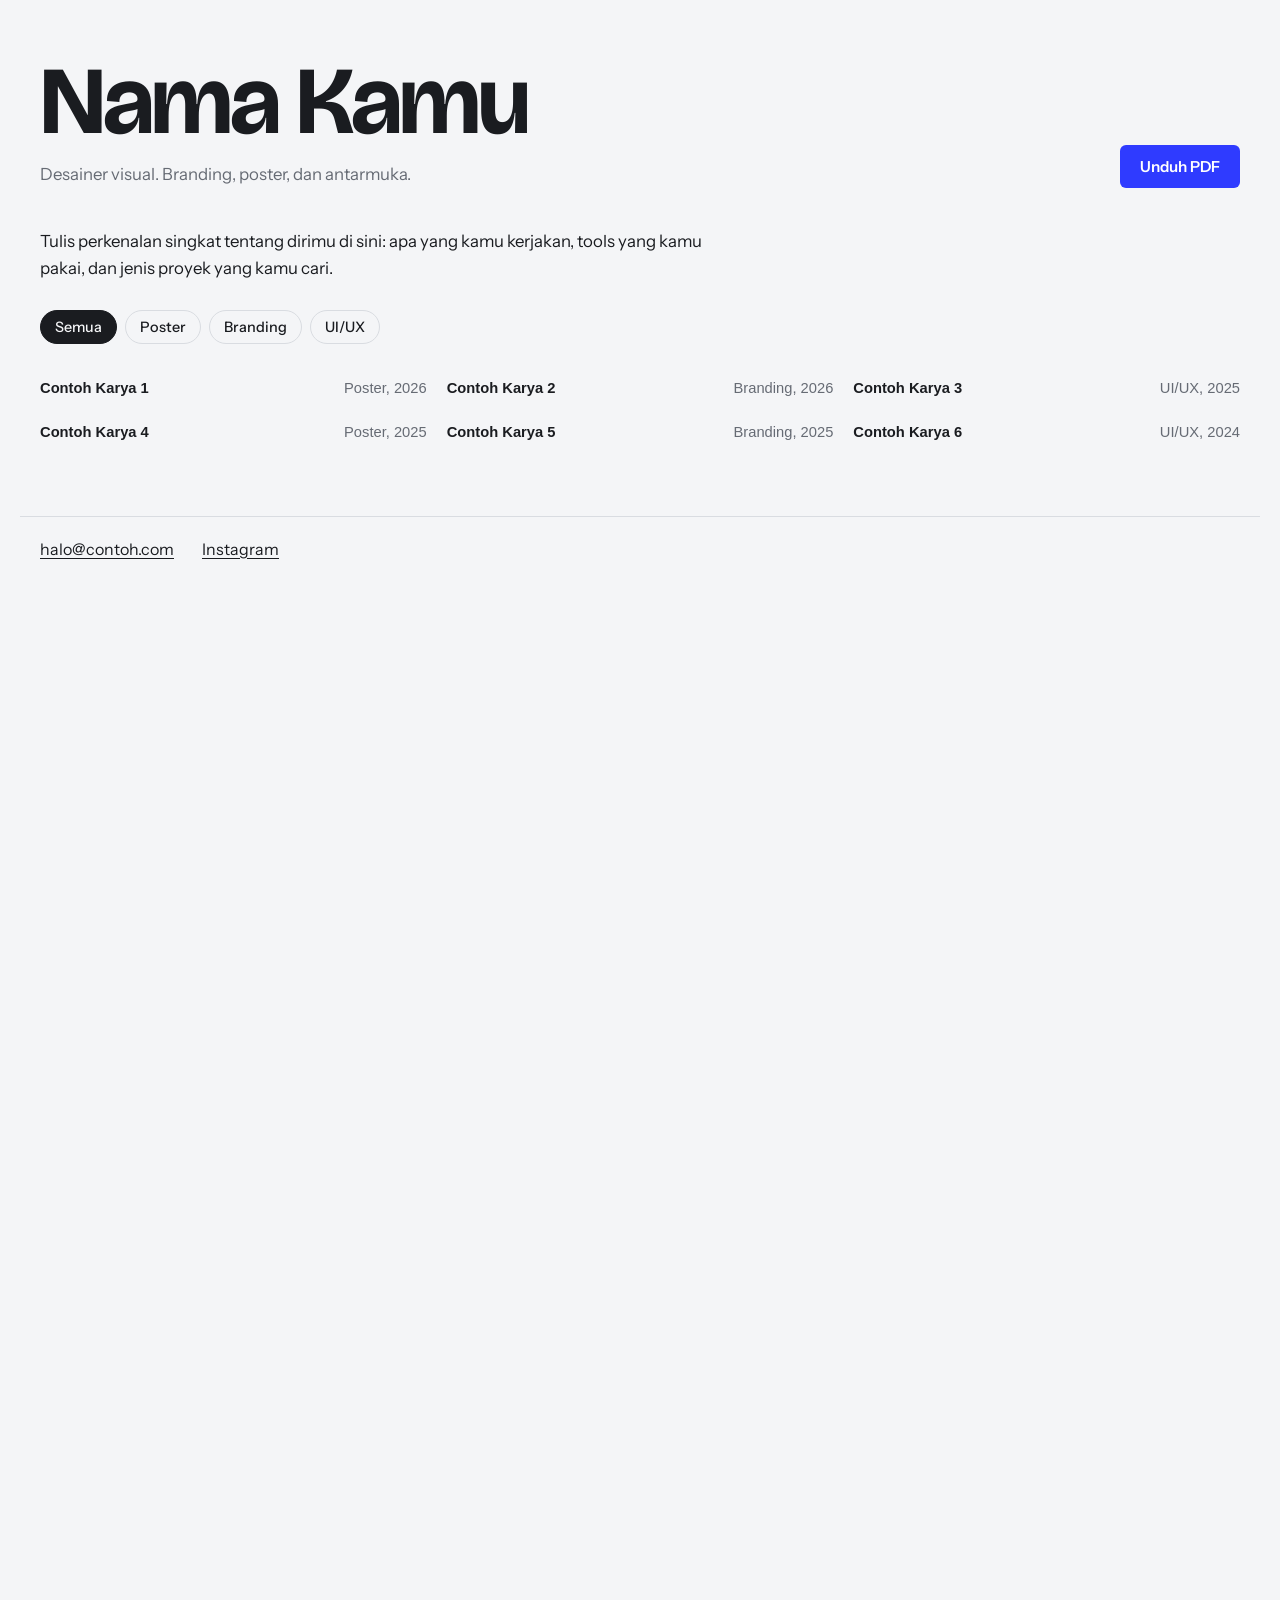
==== index.html @ ffc6bcd4 "Add files via upload" ====
<!doctype html>
<html lang="id">
<head>
  <meta charset="utf-8">
  <meta name="viewport" content="width=device-width, initial-scale=1">
  <title>Portofolio</title>
  <meta name="description" content="Portofolio desain.">
  <link rel="preconnect" href="https://fonts.googleapis.com">
  <link rel="preconnect" href="https://fonts.gstatic.com" crossorigin>
  <link href="https://fonts.googleapis.com/css2?family=Bricolage+Grotesque:opsz,wght@12..96,500;12..96,700&family=Instrument+Sans:wght@400;500;600&display=swap" rel="stylesheet">
  <link rel="stylesheet" href="style.css">
</head>
<body>
  <header class="top">
    <div class="wrap top-inner">
      <div class="intro">
        <h1 id="site-name">Portofolio</h1>
        <p id="site-tagline" class="tagline"></p>
      </div>
      <button id="pdf-btn" class="btn" type="button">Unduh PDF</button>
    </div>
  </header>

  <main class="wrap">
    <p id="site-about" class="about"></p>

    <div id="filters" class="filters" role="group" aria-label="Filter kategori"></div>

    <section id="gallery" class="gallery" aria-live="polite"></section>

    <p id="empty" class="empty" hidden>
      Belum ada karya. Buka <a href="/admin/">/admin</a> untuk menambahkan karya pertamamu.
    </p>
  </main>

  <footer class="wrap foot">
    <a id="contact-email" href="#"></a>
    <a id="contact-ig" href="#" target="_blank" rel="noopener"></a>
  </footer>

  <dialog id="viewer" class="viewer" aria-label="Detail karya">
    <button class="v-close" type="button" aria-label="Tutup">Tutup</button>
    <button class="v-nav v-prev" type="button" aria-label="Karya sebelumnya">&#8592;</button>
    <figure class="v-fig">
      <img id="v-img" alt="">
      <figcaption>
        <strong id="v-title"></strong>
        <span id="v-meta"></span>
        <p id="v-desc"></p>
      </figcaption>
    </figure>
    <button class="v-nav v-next" type="button" aria-label="Karya berikutnya">&#8594;</button>
  </dialog>

  <script src="app.js"></script>
</body>
</html>
---- style.css ----
:root {
  --bg: #f4f5f7;
  --ink: #1a1c20;
  --muted: #666b74;
  --line: #d9dce1;
  --accent: #2f3bff;
  --accent-ink: #ffffff;
  --radius: 6px;
  --gap: 20px;
  --display: "Bricolage Grotesque", system-ui, sans-serif;
  --body: "Instrument Sans", system-ui, sans-serif;
}

@media (prefers-color-scheme: dark) {
  :root {
    --bg: #121316;
    --ink: #eceef2;
    --muted: #9aa0aa;
    --line: #2a2d34;
    --accent: #8a93ff;
    --accent-ink: #101226;
  }
}

* { box-sizing: border-box; }

html { -webkit-text-size-adjust: 100%; }

body {
  margin: 0;
  background: var(--bg);
  color: var(--ink);
  font: 400 1rem/1.6 var(--body);
}

.wrap {
  width: 100%;
  max-width: 1240px;
  margin: 0 auto;
  padding: 0 20px;
}

a { color: inherit; text-underline-offset: 3px; }

:focus-visible {
  outline: 3px solid var(--accent);
  outline-offset: 3px;
}

/* Header */
.top { padding: 56px 0 8px; }

.top-inner {
  display: flex;
  align-items: flex-end;
  justify-content: space-between;
  gap: 24px;
}

h1 {
  margin: 0;
  font: 700 clamp(2.6rem, 8vw, 6rem)/0.95 var(--display);
  letter-spacing: -0.03em;
}

.tagline {
  margin: 14px 0 0;
  color: var(--muted);
  font-size: 1.05rem;
  max-width: 46ch;
}

.btn {
  flex: none;
  font: 600 0.95rem var(--body);
  padding: 12px 20px;
  border: 0;
  border-radius: var(--radius);
  background: var(--accent);
  color: var(--accent-ink);
  cursor: pointer;
}

.btn:hover { filter: brightness(1.08); }
.btn:disabled { opacity: 0.65; cursor: progress; }

.about {
  margin: 32px 0 28px;
  max-width: 62ch;
  font-size: 1.05rem;
}

/* Filters */
.filters {
  display: flex;
  flex-wrap: wrap;
  gap: 8px;
  margin-bottom: 28px;
}

.chip {
  font: 500 0.9rem var(--body);
  padding: 7px 14px;
  border: 1px solid var(--line);
  border-radius: 999px;
  background: transparent;
  color: var(--ink);
  cursor: pointer;
}

.chip[aria-pressed="true"] {
  background: var(--ink);
  border-color: var(--ink);
  color: var(--bg);
}

/* Gallery (masonry) */
.gallery {
  display: flex;
  align-items: flex-start;
  gap: var(--gap);
}

.gallery .col {
  flex: 1 1 0;
  min-width: 0;
}

.card {
  display: block;
  width: 100%;
  margin: 0 0 var(--gap);
  padding: 0;
  border: 0;
  background: none;
  text-align: left;
  color: inherit;
  cursor: zoom-in;
  break-inside: avoid;
}

.card img {
  display: block;
  width: 100%;
  height: auto;
  border-radius: var(--radius);
  background: var(--line);
}

.card .cap {
  display: flex;
  justify-content: space-between;
  gap: 12px;
  padding-top: 8px;
  font-size: 0.92rem;
}

.card .cap span { color: var(--muted); }

.empty {
  padding: 48px 0;
  color: var(--muted);
}

/* Footer */
.foot {
  display: flex;
  flex-wrap: wrap;
  gap: 8px 28px;
  margin-top: 56px;
  padding-top: 20px;
  padding-bottom: 48px;
  border-top: 1px solid var(--line);
}

/* Viewer */
.viewer {
  width: 100vw;
  max-width: 100vw;
  height: 100vh;
  max-height: 100vh;
  margin: 0;
  padding: 0;
  border: 0;
  background: var(--bg);
  color: var(--ink);
}

.viewer[open] {
  display: grid;
  grid-template-columns: 64px 1fr 64px;
  align-items: center;
}

.viewer::backdrop { background: rgba(0, 0, 0, 0.6); }

.v-fig {
  margin: 0;
  display: flex;
  flex-direction: column;
  align-items: center;
  gap: 14px;
  min-width: 0;
  padding: 56px 0 24px;
}

.v-fig img {
  max-width: 100%;
  max-height: calc(100vh - 190px);
  object-fit: contain;
  border-radius: var(--radius);
}

.v-fig figcaption {
  max-width: 62ch;
  text-align: center;
}

.v-fig figcaption span { display: block; color: var(--muted); font-size: 0.9rem; }
.v-fig figcaption p { margin: 8px 0 0; }

.v-nav,
.v-close {
  font: 500 1rem var(--body);
  border: 1px solid var(--line);
  border-radius: var(--radius);
  background: transparent;
  color: var(--ink);
  cursor: pointer;
}

.v-nav { height: 48px; margin: 0 8px; font-size: 1.3rem; }
.v-close { position: absolute; top: 14px; right: 14px; padding: 8px 14px; }

/* Responsive */
@media (max-width: 560px) {
  .top { padding-top: 36px; }
  .top-inner { flex-direction: column; align-items: flex-start; }
  .viewer[open] { grid-template-columns: 1fr; }
  .v-nav { position: absolute; bottom: 14px; width: 56px; }
  .v-prev { left: 14px; }
  .v-next { right: 14px; }
  .v-fig { padding-bottom: 80px; }
}

@media (prefers-reduced-motion: reduce) {
  * { transition: none !important; animation: none !important; }
}
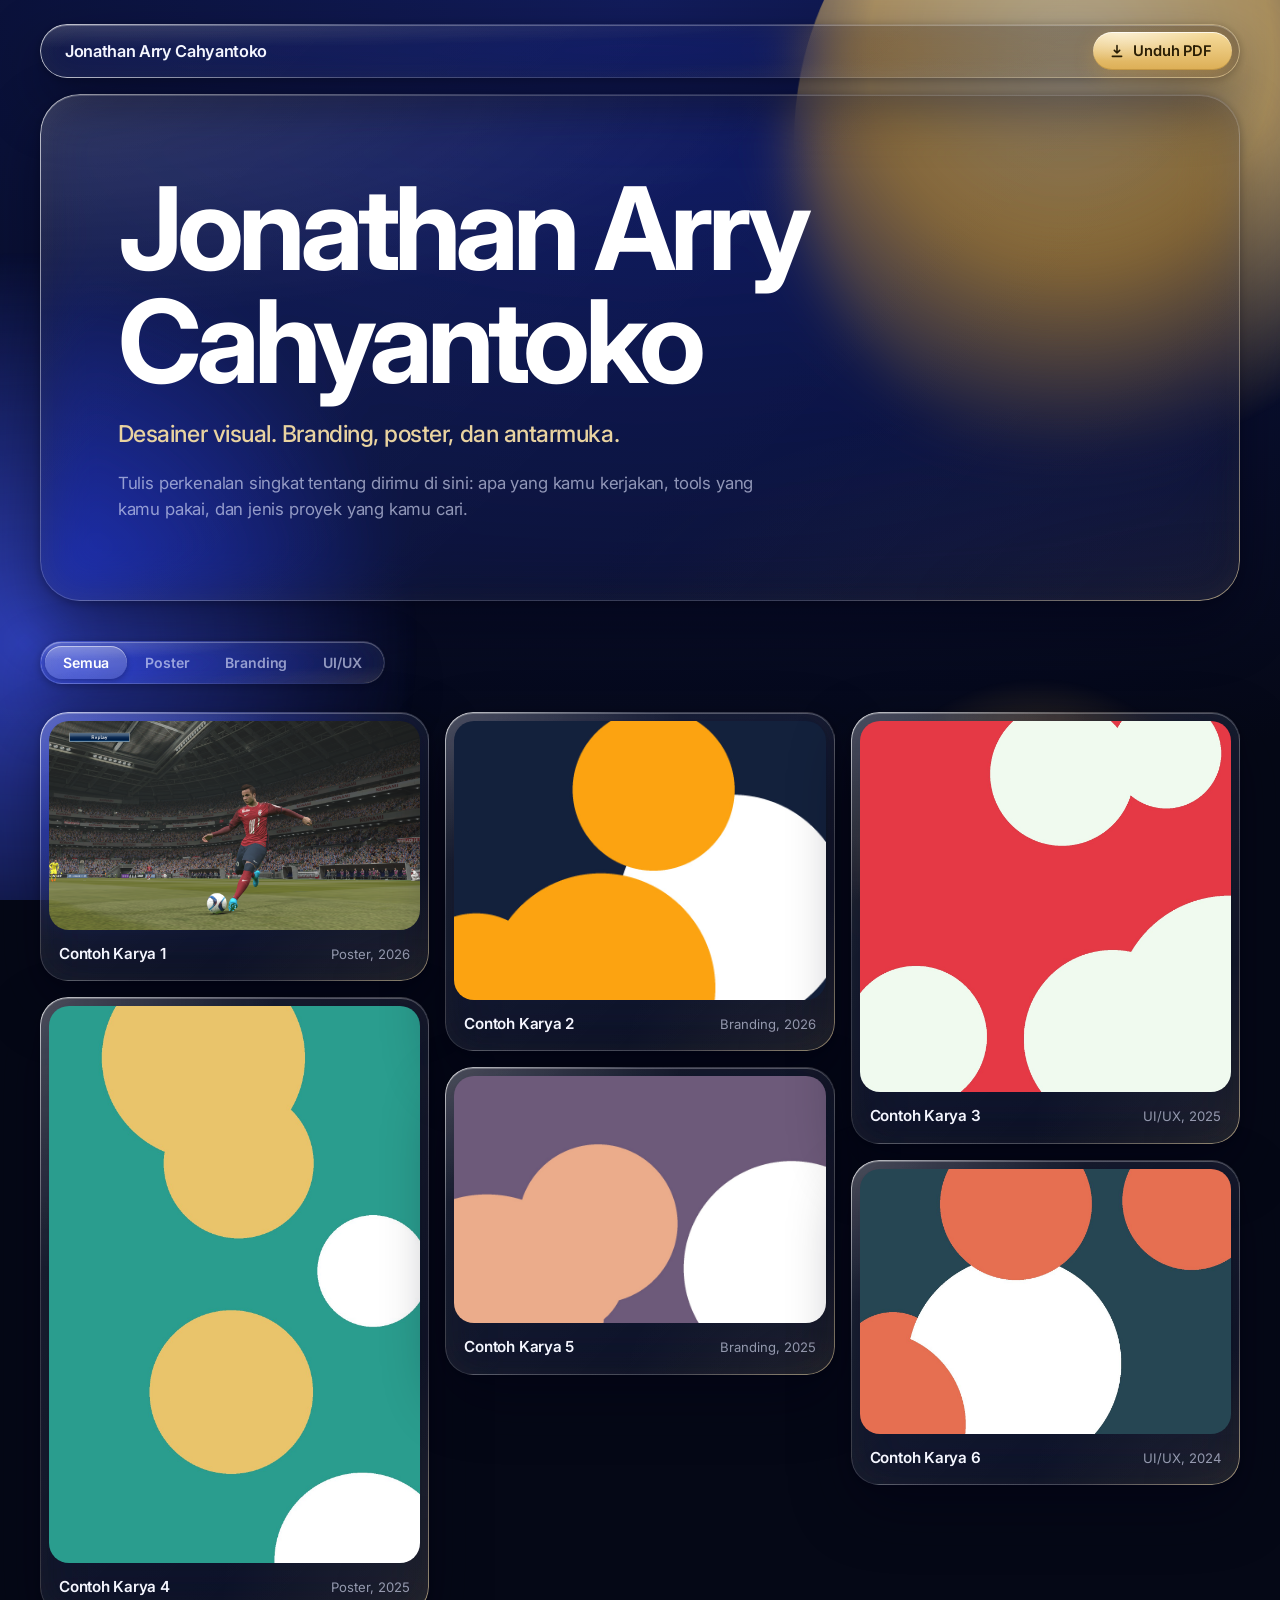
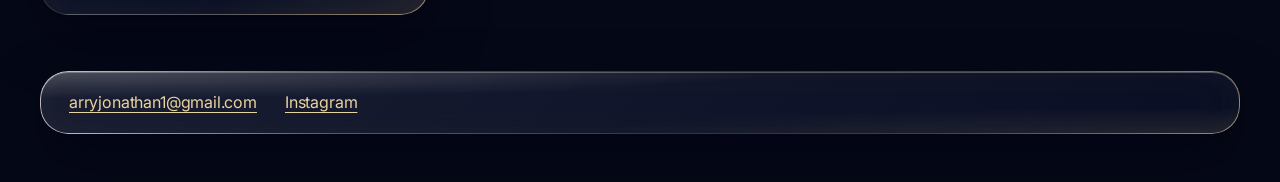
==== commit 84445bad: "New UI" ====
--- a/index.html
+++ b/index.html
@@ -3,55 +3,78 @@
 <head>
   <meta charset="utf-8">
   <meta name="viewport" content="width=device-width, initial-scale=1">
+  <meta name="theme-color" content="#050816">
   <title>Portofolio</title>
   <meta name="description" content="Portofolio desain.">
   <link rel="preconnect" href="https://fonts.googleapis.com">
   <link rel="preconnect" href="https://fonts.gstatic.com" crossorigin>
-  <link href="https://fonts.googleapis.com/css2?family=Bricolage+Grotesque:opsz,wght@12..96,500;12..96,700&family=Instrument+Sans:wght@400;500;600&display=swap" rel="stylesheet">
+  <!-- Di perangkat Apple dipakai font sistem (SF Pro). Inter jadi cadangan di Windows/Android. -->
+  <link href="https://fonts.googleapis.com/css2?family=Inter:wght@400;500;600;700&display=swap" rel="stylesheet">
   <link rel="stylesheet" href="style.css">
 </head>
 <body>
-  <header class="top">
-    <div class="wrap top-inner">
-      <div class="intro">
-        <h1 id="site-name">Portofolio</h1>
-        <p id="site-tagline" class="tagline"></p>
-      </div>
-      <button id="pdf-btn" class="btn" type="button">Unduh PDF</button>
+  <!-- Latar: cahaya lembut yang bergerak pelan di belakang kaca -->
+  <div class="bg" aria-hidden="true">
+    <i class="orb o1"></i>
+    <i class="orb o2"></i>
+    <i class="orb o3"></i>
+  </div>
+
+  <header class="bar wrap">
+    <div class="pill glass">
+      <a class="brand" id="brand" href="#">Portofolio</a>
+      <button id="pdf-btn" class="btn" type="button">
+        <svg viewBox="0 0 24 24" fill="none" stroke="currentColor" stroke-width="2.4" stroke-linecap="round" stroke-linejoin="round" aria-hidden="true"><path d="M12 4v11m0 0l-4-4m4 4l4-4M5 20h14"/></svg>
+        <span class="btn-label">Unduh PDF</span>
+      </button>
     </div>
   </header>
 
   <main class="wrap">
-    <p id="site-about" class="about"></p>
+    <section class="hero glass">
+      <h1 id="site-name">Portofolio</h1>
+      <p id="site-tagline" class="tagline"></p>
+      <p id="site-about" class="about"></p>
+    </section>
 
-    <div id="filters" class="filters" role="group" aria-label="Filter kategori"></div>
+    <div id="filters" class="filters glass" role="group" aria-label="Filter kategori"></div>
 
     <section id="gallery" class="gallery" aria-live="polite"></section>
 
-    <p id="empty" class="empty" hidden>
+    <p id="empty" class="empty glass" hidden>
       Belum ada karya. Buka <a href="/admin/">/admin</a> untuk menambahkan karya pertamamu.
     </p>
   </main>
 
-  <footer class="wrap foot">
-    <a id="contact-email" href="#"></a>
-    <a id="contact-ig" href="#" target="_blank" rel="noopener"></a>
+  <footer class="wrap">
+    <div class="foot glass">
+      <a id="contact-email" href="#"></a>
+      <a id="contact-ig" href="#" target="_blank" rel="noopener"></a>
+    </div>
   </footer>
 
   <dialog id="viewer" class="viewer" aria-label="Detail karya">
-    <button class="v-close" type="button" aria-label="Tutup">Tutup</button>
-    <button class="v-nav v-prev" type="button" aria-label="Karya sebelumnya">&#8592;</button>
+    <button class="v-close" type="button" aria-label="Tutup">
+      <svg viewBox="0 0 24 24" fill="none" stroke="currentColor" stroke-width="2.4" stroke-linecap="round" aria-hidden="true"><path d="M6 6l12 12M18 6L6 18"/></svg>
+    </button>
+    <button class="v-nav v-prev" type="button" aria-label="Karya sebelumnya">
+      <svg viewBox="0 0 24 24" fill="none" stroke="currentColor" stroke-width="2.4" stroke-linecap="round" stroke-linejoin="round" aria-hidden="true"><path d="M15 5l-7 7 7 7"/></svg>
+    </button>
     <figure class="v-fig">
-      <img id="v-img" alt="">
-      <figcaption>
+      <div class="v-frame glass">
+        <img id="v-img" alt="">
+      </div>
+      <figcaption class="v-cap glass">
         <strong id="v-title"></strong>
         <span id="v-meta"></span>
         <p id="v-desc"></p>
       </figcaption>
     </figure>
-    <button class="v-nav v-next" type="button" aria-label="Karya berikutnya">&#8594;</button>
+    <button class="v-nav v-next" type="button" aria-label="Karya berikutnya">
+      <svg viewBox="0 0 24 24" fill="none" stroke="currentColor" stroke-width="2.4" stroke-linecap="round" stroke-linejoin="round" aria-hidden="true"><path d="M9 5l7 7-7 7"/></svg>
+    </button>
   </dialog>
 
   <script src="app.js"></script>
 </body>
-</html>
+</html>
--- a/style.css
+++ b/style.css
@@ -1,36 +1,66 @@
+/* ==========================================================
+   Tema: kaca ala Apple. Midnight blue + champagne gold.
+   - Kaca: blur + saturasi, tepi berkilau (rim) di kiri atas dan
+     kanan bawah, sudut membulat konsentris.
+   - Emas hanya untuk aksi utama dan sentuhan kecil, supaya elegan.
+   ========================================================== */
+
 :root {
-  --bg: #f4f5f7;
-  --ink: #1a1c20;
-  --muted: #666b74;
-  --line: #d9dce1;
-  --accent: #2f3bff;
-  --accent-ink: #ffffff;
-  --radius: 6px;
-  --gap: 20px;
-  --display: "Bricolage Grotesque", system-ui, sans-serif;
-  --body: "Instrument Sans", system-ui, sans-serif;
-}
-
-@media (prefers-color-scheme: dark) {
-  :root {
-    --bg: #121316;
-    --ink: #eceef2;
-    --muted: #9aa0aa;
-    --line: #2a2d34;
-    --accent: #8a93ff;
-    --accent-ink: #101226;
-  }
+  --night: #050816;
+
+  --gold: #f0cc82;
+  --gold-soft: #e9d3a0;
+  --gold-ink: #2a1e05;
+
+  --ink: #f5f6ff;
+  --muted: rgba(226, 231, 255, 0.62);
+
+  --font: -apple-system, BlinkMacSystemFont, "SF Pro Display", "SF Pro Text",
+          "Inter", "Segoe UI", system-ui, sans-serif;
+
+  /* Sudut konsentris: radius luar = radius dalam + padding */
+  --r-xl: 40px;
+  --r-lg: 28px;
+  --r-md: 20px;
+  --gap: 16px;
+
+  --glass-fill:
+    radial-gradient(110% 80% at 0% 0%, rgba(255, 255, 255, 0.2), rgba(255, 255, 255, 0) 55%),
+    radial-gradient(90% 70% at 100% 100%, rgba(240, 204, 130, 0.09), rgba(240, 204, 130, 0) 60%),
+    linear-gradient(135deg, rgba(255, 255, 255, 0.09), rgba(255, 255, 255, 0.03));
+  --glass-shadow:
+    0 24px 60px rgba(0, 2, 20, 0.45),
+    0 2px 8px rgba(0, 2, 20, 0.25),
+    inset 0 1px 0 rgba(255, 255, 255, 0.26),
+    inset 0 0 30px rgba(255, 255, 255, 0.035);
+
+  color-scheme: dark;
 }
 
 * { box-sizing: border-box; }
 
+[hidden] { display: none !important; }
+
 html { -webkit-text-size-adjust: 100%; }
 
 body {
   margin: 0;
-  background: var(--bg);
+  min-height: 100vh;
+  background: var(--night);
   color: var(--ink);
-  font: 400 1rem/1.6 var(--body);
+  font: 400 1rem/1.6 var(--font);
+  letter-spacing: -0.011em;
+  -webkit-font-smoothing: antialiased;
+  overflow-x: hidden;
+}
+
+::selection { background: var(--gold); color: var(--gold-ink); }
+
+a { color: var(--gold-soft); text-underline-offset: 4px; }
+
+:focus-visible {
+  outline: 3px solid var(--gold);
+  outline-offset: 3px;
 }
 
 .wrap {
@@ -40,81 +70,244 @@
   padding: 0 20px;
 }
 
-a { color: inherit; text-underline-offset: 3px; }
-
-:focus-visible {
-  outline: 3px solid var(--accent);
-  outline-offset: 3px;
-}
-
-/* Header */
-.top { padding: 56px 0 8px; }
-
-.top-inner {
+/* ---------- Latar ---------- */
+.bg {
+  position: fixed;
+  inset: 0;
+  z-index: -1;
+  overflow: hidden;
+  background: radial-gradient(120% 90% at 50% 0%, #121c5c 0%, #0a1138 45%, #050816 100%);
+}
+
+.orb {
+  position: absolute;
+  display: block;
+  border-radius: 50%;
+  will-change: transform;
+}
+
+.o1 {
+  width: 54vmax;
+  height: 54vmax;
+  right: -16vmax;
+  top: -16vmax;
+  background: radial-gradient(circle at 40% 38%, #f8e4ac 0%, #e8c06c 34%, rgba(214, 160, 60, 0) 68%);
+  opacity: 0.72;
+  animation: drift-a 52s ease-in-out infinite alternate;
+}
+
+.o2 {
+  width: 64vmax;
+  height: 64vmax;
+  left: -30vmax;
+  top: 26vh;
+  background: radial-gradient(circle, #3a4ee0 0%, rgba(58, 78, 224, 0.5) 36%, rgba(58, 78, 224, 0) 68%);
+  opacity: 0.8;
+  animation: drift-b 64s ease-in-out infinite alternate;
+}
+
+.o3 {
+  width: 30vmax;
+  height: 30vmax;
+  right: 4vmax;
+  bottom: -12vmax;
+  background: radial-gradient(circle, #ecc779 0%, rgba(220, 170, 80, 0.45) 40%, rgba(220, 170, 80, 0) 68%);
+  opacity: 0.5;
+  animation: drift-a 58s ease-in-out infinite alternate-reverse;
+}
+
+@keyframes drift-a {
+  to { transform: translate3d(-6vmax, 5vmax, 0) scale(1.07); }
+}
+
+@keyframes drift-b {
+  to { transform: translate3d(7vmax, -4vmax, 0) scale(1.05); }
+}
+
+/* ---------- Kaca ---------- */
+.glass,
+.card,
+.v-nav,
+.v-close {
+  position: relative;
+  background: var(--glass-fill);
+  border: 1px solid rgba(255, 255, 255, 0.08);
+  box-shadow: var(--glass-shadow);
+  -webkit-backdrop-filter: blur(26px) saturate(180%);
+  backdrop-filter: blur(26px) saturate(180%);
+}
+
+/* Tepi berkilau: terang di kiri atas, hangat keemasan di kanan bawah */
+.glass::before,
+.card::before,
+.v-nav::before,
+.v-close::before {
+  content: "";
+  position: absolute;
+  inset: -1px;
+  padding: 1px;
+  border-radius: inherit;
+  pointer-events: none;
+  background: linear-gradient(
+    135deg,
+    rgba(255, 255, 255, 0.75) 0%,
+    rgba(255, 255, 255, 0.12) 28%,
+    rgba(255, 255, 255, 0.04) 55%,
+    rgba(255, 255, 255, 0.12) 75%,
+    rgba(255, 228, 165, 0.55) 100%
+  );
+  -webkit-mask: linear-gradient(#000 0 0) content-box, linear-gradient(#000 0 0);
+  -webkit-mask-composite: xor;
+  mask: linear-gradient(#000 0 0) content-box, linear-gradient(#000 0 0);
+  mask-composite: exclude;
+}
+
+/* ---------- Bilah atas ---------- */
+.bar {
+  position: sticky;
+  top: 12px;
+  z-index: 20;
+  padding-top: 12px;
+}
+
+.pill {
   display: flex;
-  align-items: flex-end;
+  align-items: center;
   justify-content: space-between;
-  gap: 24px;
+  gap: 16px;
+  padding: 7px 7px 7px 24px;
+  border-radius: 999px;
+  background: linear-gradient(rgba(5, 8, 34, 0.3), rgba(5, 8, 34, 0.3)), var(--glass-fill);
+}
+
+.brand {
+  min-width: 0;
+  overflow: hidden;
+  text-overflow: ellipsis;
+  white-space: nowrap;
+  font-weight: 600;
+  font-size: 1.02rem;
+  letter-spacing: -0.02em;
+  color: var(--ink);
+  text-decoration: none;
+}
+
+.btn {
+  display: inline-flex;
+  align-items: center;
+  gap: 8px;
+  flex: none;
+  padding: 10px 20px 10px 16px;
+  border: 0;
+  border-radius: 999px;
+  font: 600 0.92rem var(--font);
+  letter-spacing: -0.01em;
+  color: var(--gold-ink);
+  cursor: pointer;
+  background:
+    radial-gradient(120% 140% at 20% 0%, rgba(255, 255, 255, 0.55), rgba(255, 255, 255, 0) 55%),
+    linear-gradient(180deg, #f6dc9c, #dcae55);
+  box-shadow:
+    inset 0 1px 0 rgba(255, 255, 255, 0.75),
+    inset 0 -1px 0 rgba(120, 80, 10, 0.25),
+    0 6px 20px rgba(214, 163, 70, 0.3);
+  transition: transform 0.15s, filter 0.15s;
+}
+
+.btn svg { width: 16px; height: 16px; flex: none; }
+.btn:hover { filter: brightness(1.05); }
+.btn:active { transform: scale(0.97); }
+.btn:disabled { opacity: 0.7; cursor: progress; transform: none; }
+
+/* ---------- Hero ---------- */
+.hero {
+  display: grid;
+  gap: 20px;
+  margin-top: 28px;
+  padding: clamp(28px, 6vw, 80px);
+  border-radius: var(--r-xl);
+  /* lapisan gelap tipis supaya teks tetap terbaca di atas cahaya emas */
+  background: linear-gradient(rgba(5, 8, 34, 0.3), rgba(5, 8, 34, 0.3)), var(--glass-fill);
 }
 
 h1 {
   margin: 0;
-  font: 700 clamp(2.6rem, 8vw, 6rem)/0.95 var(--display);
-  letter-spacing: -0.03em;
+  font-weight: 700;
+  font-size: clamp(3rem, 10vw, 7.2rem);
+  line-height: 0.98;
+  letter-spacing: -0.05em;
+  color: #fff;
+  overflow-wrap: anywhere;
+  text-wrap: balance;
 }
 
 .tagline {
-  margin: 14px 0 0;
+  margin: 0;
+  max-width: 36ch;
+  font-size: clamp(1.1rem, 2.4vw, 1.45rem);
+  font-weight: 500;
+  line-height: 1.38;
+  letter-spacing: -0.02em;
+  color: var(--gold-soft);
+}
+
+.about {
+  margin: 0;
+  max-width: 58ch;
+  font-size: 1.05rem;
   color: var(--muted);
-  font-size: 1.05rem;
-  max-width: 46ch;
-}
-
-.btn {
+}
+
+/* ---------- Filter (segmented control) ---------- */
+.filters {
+  display: inline-flex;
+  max-width: 100%;
+  margin: 40px 0 28px;
+  padding: 4px;
+  border-radius: 999px;
+  overflow-x: auto;
+  overflow-y: hidden;
+  scrollbar-width: none;
+}
+
+.filters::-webkit-scrollbar { display: none; }
+
+.seg-thumb {
+  position: absolute;
+  top: 4px;
+  bottom: 4px;
+  left: 0;
+  width: 0;
+  border-radius: 999px;
+  background: linear-gradient(rgba(255, 255, 255, 0.28), rgba(255, 255, 255, 0.14));
+  box-shadow: inset 0 1px 0 rgba(255, 255, 255, 0.5), 0 2px 6px rgba(0, 3, 24, 0.3);
+  pointer-events: none;
+}
+
+.filters.ready .seg-thumb {
+  transition: transform 0.38s cubic-bezier(0.3, 1.15, 0.4, 1), width 0.38s cubic-bezier(0.3, 1.15, 0.4, 1);
+}
+
+.chip {
+  position: relative;
+  z-index: 1;
   flex: none;
-  font: 600 0.95rem var(--body);
-  padding: 12px 20px;
+  padding: 8px 18px;
   border: 0;
-  border-radius: var(--radius);
-  background: var(--accent);
-  color: var(--accent-ink);
+  border-radius: 999px;
+  background: none;
+  font: 600 0.88rem var(--font);
+  letter-spacing: -0.01em;
+  white-space: nowrap;
+  color: var(--muted);
   cursor: pointer;
-}
-
-.btn:hover { filter: brightness(1.08); }
-.btn:disabled { opacity: 0.65; cursor: progress; }
-
-.about {
-  margin: 32px 0 28px;
-  max-width: 62ch;
-  font-size: 1.05rem;
-}
-
-/* Filters */
-.filters {
-  display: flex;
-  flex-wrap: wrap;
-  gap: 8px;
-  margin-bottom: 28px;
-}
-
-.chip {
-  font: 500 0.9rem var(--body);
-  padding: 7px 14px;
-  border: 1px solid var(--line);
-  border-radius: 999px;
-  background: transparent;
-  color: var(--ink);
-  cursor: pointer;
-}
-
-.chip[aria-pressed="true"] {
-  background: var(--ink);
-  border-color: var(--ink);
-  color: var(--bg);
-}
-
-/* Gallery (masonry) */
+  transition: color 0.2s;
+}
+
+.chip:hover { color: var(--ink); }
+.chip[aria-pressed="true"] { color: #fff; }
+
+/* ---------- Galeri ---------- */
 .gallery {
   display: flex;
   align-items: flex-start;
@@ -130,119 +323,167 @@
   display: block;
   width: 100%;
   margin: 0 0 var(--gap);
-  padding: 0;
-  border: 0;
-  background: none;
+  padding: 8px;
+  border-radius: var(--r-lg);
   text-align: left;
+  font: inherit;
   color: inherit;
   cursor: zoom-in;
-  break-inside: avoid;
-}
+  transition: transform 0.2s;
+}
+
+.card:active { transform: scale(0.985); }
 
 .card img {
   display: block;
   width: 100%;
   height: auto;
-  border-radius: var(--radius);
-  background: var(--line);
+  border-radius: var(--r-md);
+  background: rgba(255, 255, 255, 0.08);
 }
 
 .card .cap {
   display: flex;
+  align-items: baseline;
   justify-content: space-between;
   gap: 12px;
-  padding-top: 8px;
-  font-size: 0.92rem;
-}
-
-.card .cap span { color: var(--muted); }
+  padding: 12px 10px 6px;
+  font-size: 0.95rem;
+}
+
+.card .cap strong { font-weight: 600; letter-spacing: -0.015em; }
+.card .cap span { color: var(--muted); font-size: 0.82rem; }
 
 .empty {
-  padding: 48px 0;
+  margin: 0;
+  padding: 36px;
+  border-radius: var(--r-lg);
   color: var(--muted);
 }
 
-/* Footer */
+/* ---------- Footer ---------- */
 .foot {
   display: flex;
   flex-wrap: wrap;
   gap: 8px 28px;
-  margin-top: 56px;
-  padding-top: 20px;
-  padding-bottom: 48px;
-  border-top: 1px solid var(--line);
-}
-
-/* Viewer */
+  margin: 40px 0 48px;
+  padding: 18px 28px;
+  border-radius: var(--r-lg);
+}
+
+/* ---------- Viewer (ala Quick Look) ---------- */
 .viewer {
   width: 100vw;
   max-width: 100vw;
   height: 100vh;
-  max-height: 100vh;
+  height: 100dvh;
+  max-height: 100dvh;
   margin: 0;
   padding: 0;
   border: 0;
-  background: var(--bg);
   color: var(--ink);
-}
+  background: rgba(5, 8, 30, 0.7);
+  -webkit-backdrop-filter: blur(34px) saturate(160%);
+  backdrop-filter: blur(34px) saturate(160%);
+}
+
+.viewer::backdrop { background: rgba(2, 4, 18, 0.45); }
 
 .viewer[open] {
   display: grid;
-  grid-template-columns: 64px 1fr 64px;
+  grid-template-columns: 80px 1fr 80px;
   align-items: center;
 }
-
-.viewer::backdrop { background: rgba(0, 0, 0, 0.6); }
 
 .v-fig {
   margin: 0;
   display: flex;
   flex-direction: column;
   align-items: center;
-  gap: 14px;
+  gap: 16px;
   min-width: 0;
-  padding: 56px 0 24px;
-}
-
-.v-fig img {
+  padding: 68px 0 28px;
+  pointer-events: none; /* klik di area kosong menutup viewer */
+}
+
+.v-frame,
+.v-cap { pointer-events: auto; }
+
+.v-frame {
   max-width: 100%;
-  max-height: calc(100vh - 190px);
+  padding: 8px;
+  border-radius: var(--r-lg);
+}
+
+.v-frame img {
+  display: block;
+  max-width: 100%;
+  max-height: calc(100vh - 270px);
+  max-height: calc(100dvh - 270px);
   object-fit: contain;
-  border-radius: var(--radius);
-}
-
-.v-fig figcaption {
+  border-radius: var(--r-md);
+}
+
+.v-cap {
   max-width: 62ch;
+  padding: 14px 26px;
+  border-radius: var(--r-lg);
   text-align: center;
 }
 
-.v-fig figcaption span { display: block; color: var(--muted); font-size: 0.9rem; }
-.v-fig figcaption p { margin: 8px 0 0; }
+.v-cap strong { font-size: 1.1rem; font-weight: 600; letter-spacing: -0.02em; }
+.v-cap span { display: block; color: var(--muted); font-size: 0.88rem; }
+.v-cap p { margin: 8px 0 0; }
 
 .v-nav,
 .v-close {
-  font: 500 1rem var(--body);
-  border: 1px solid var(--line);
-  border-radius: var(--radius);
-  background: transparent;
+  display: grid;
+  place-items: center;
+  padding: 0;
+  border-radius: 50%;
   color: var(--ink);
   cursor: pointer;
 }
 
-.v-nav { height: 48px; margin: 0 8px; font-size: 1.3rem; }
-.v-close { position: absolute; top: 14px; right: 14px; padding: 8px 14px; }
-
-/* Responsive */
+.v-nav svg,
+.v-close svg { width: 20px; height: 20px; }
+
+.v-nav { width: 48px; height: 48px; margin: 0 auto; }
+
+.v-close {
+  position: absolute;
+  top: 16px;
+  right: 16px;
+  width: 44px;
+  height: 44px;
+}
+
+/* ---------- Layar kecil ---------- */
 @media (max-width: 560px) {
-  .top { padding-top: 36px; }
-  .top-inner { flex-direction: column; align-items: flex-start; }
+  .wrap { padding: 0 14px; }
+  .pill { padding: 6px 6px 6px 18px; }
+  .btn { padding: 9px 16px 9px 13px; }
+  .hero { margin-top: 20px; border-radius: 30px; }
+  .filters { margin-top: 32px; }
   .viewer[open] { grid-template-columns: 1fr; }
-  .v-nav { position: absolute; bottom: 14px; width: 56px; }
-  .v-prev { left: 14px; }
-  .v-next { right: 14px; }
-  .v-fig { padding-bottom: 80px; }
+  .v-nav { position: absolute; bottom: 16px; }
+  .v-prev { left: 16px; }
+  .v-next { right: 16px; }
+  .v-fig { padding: 68px 14px 88px; }
+  .v-frame img { max-height: calc(100dvh - 330px); }
+}
+
+/* ---------- Cadangan untuk browser tanpa backdrop-filter ---------- */
+@supports not ((backdrop-filter: blur(1px)) or (-webkit-backdrop-filter: blur(1px))) {
+  .glass,
+  .card,
+  .v-nav,
+  .v-close {
+    background-color: rgba(20, 31, 100, 0.88);
+  }
+  .viewer { background: rgba(5, 8, 30, 0.96); }
 }
 
 @media (prefers-reduced-motion: reduce) {
   * { transition: none !important; animation: none !important; }
-}
+}
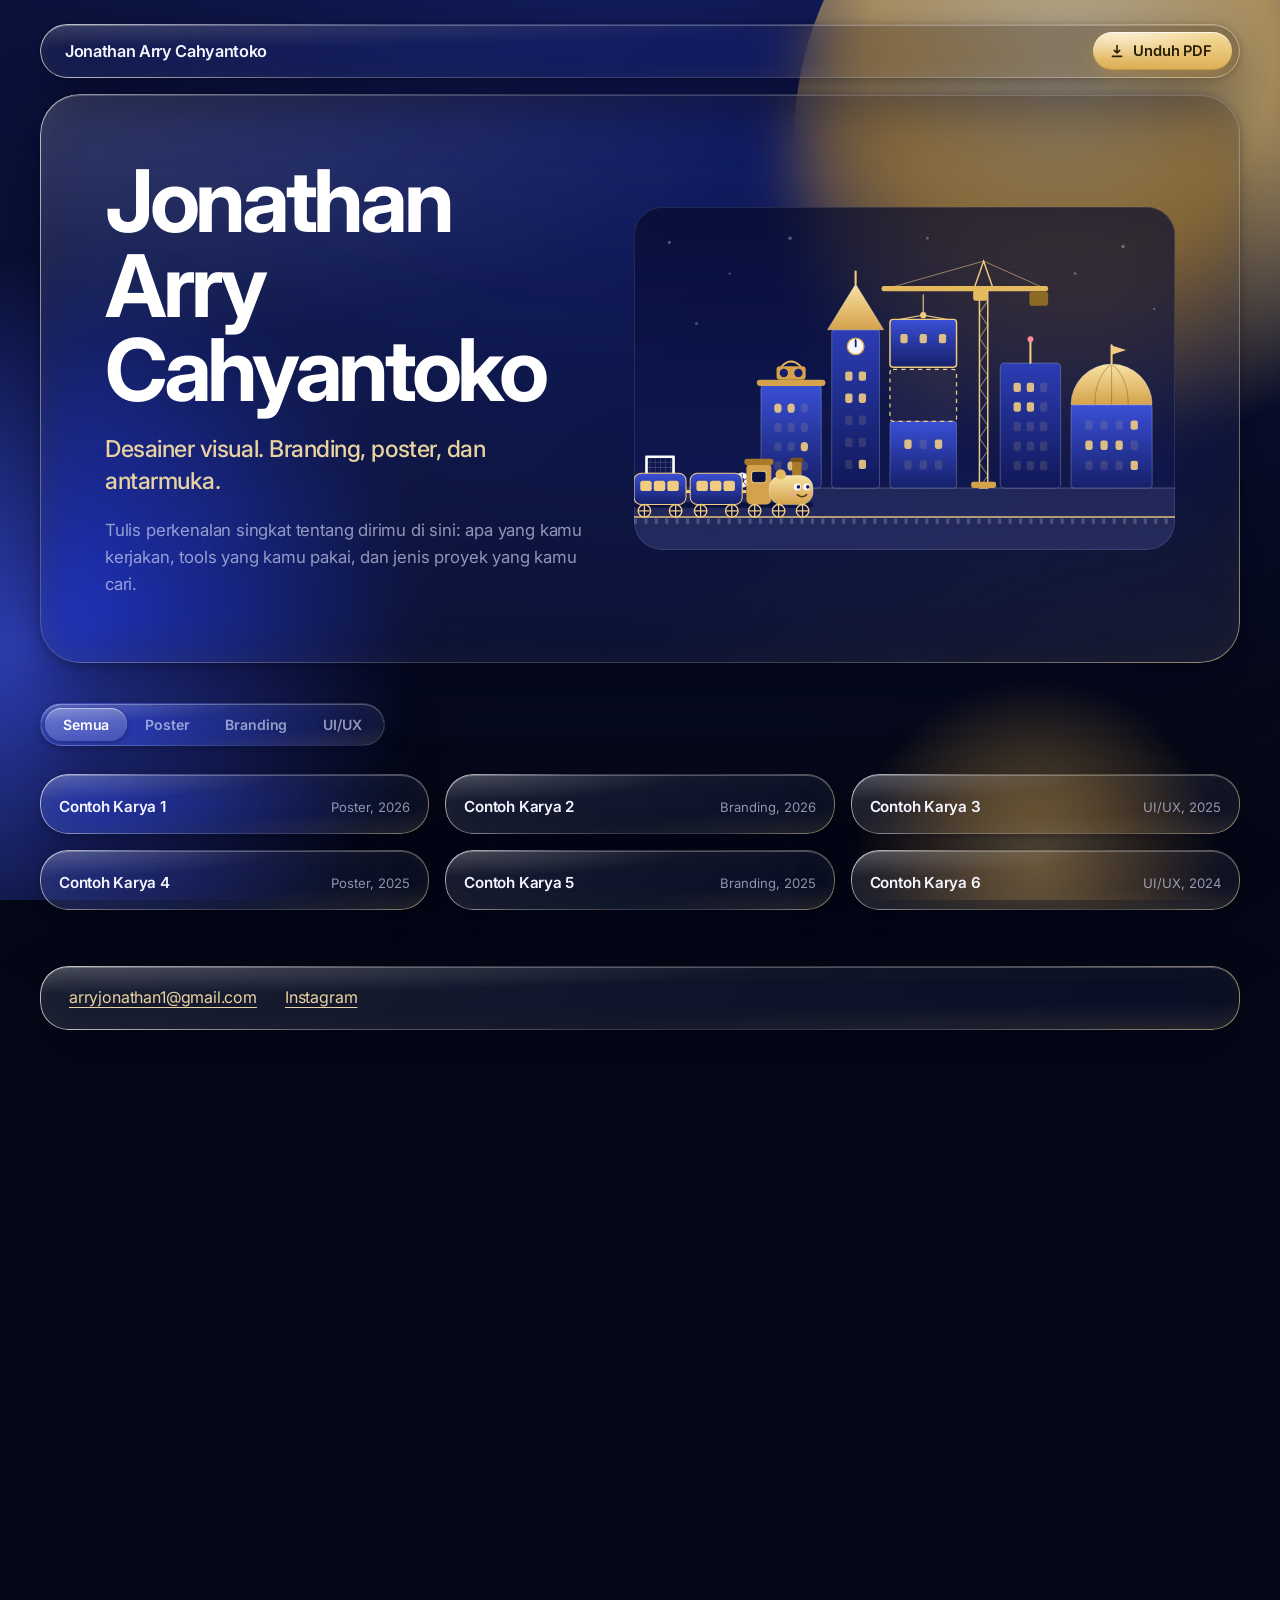
==== commit 61ac213e: "New UI 0.2" ====
--- a/index.html
+++ b/index.html
@@ -32,9 +32,225 @@
 
   <main class="wrap">
     <section class="hero glass">
-      <h1 id="site-name">Portofolio</h1>
-      <p id="site-tagline" class="tagline"></p>
-      <p id="site-about" class="about"></p>
+      <div class="hero-text">
+        <h1 id="site-name">Portofolio</h1>
+        <p id="site-tagline" class="tagline"></p>
+        <p id="site-about" class="about"></p>
+      </div>
+
+      <!-- Kota mini: crane membangun, kereta lewat, bola sepak, musik. Klik keretanya! -->
+      <div class="scene" aria-hidden="true">
+        <svg class="city" viewBox="0 0 520 330" focusable="false">
+          <defs>
+            <linearGradient id="gGold" x1="0" y1="0" x2="0" y2="1">
+              <stop offset="0" stop-color="#f8e2a4"/><stop offset="1" stop-color="#d4a24b"/>
+            </linearGradient>
+            <linearGradient id="gBldA" x1="0" y1="0" x2="0" y2="1">
+              <stop offset="0" stop-color="#3a4fd6"/><stop offset="1" stop-color="#16206a"/>
+            </linearGradient>
+            <linearGradient id="gBldB" x1="0" y1="0" x2="0" y2="1">
+              <stop offset="0" stop-color="#2c3db5"/><stop offset="1" stop-color="#101858"/>
+            </linearGradient>
+            <pattern id="net" width="5" height="5" patternUnits="userSpaceOnUse">
+              <path d="M5 0H0V5" fill="none" stroke="rgba(255,255,255,.4)" stroke-width=".6"/>
+            </pattern>
+            <clipPath id="craneClip"><rect x="0" y="84" width="520" height="190"/></clipPath>
+          </defs>
+
+          <!-- bintang -->
+          <g class="stars">
+            <circle cx="34" cy="34" r="1.5" style="--d:3.2s;--delay:-.4s"/>
+            <circle cx="92" cy="64" r="1.1" style="--d:4.1s;--delay:-1.7s"/>
+            <circle cx="150" cy="30" r="1.7" style="--d:3.6s;--delay:-2.2s"/>
+            <circle cx="282" cy="30" r="1.3" style="--d:4.4s;--delay:-.9s"/>
+            <circle cx="424" cy="64" r="1.2" style="--d:3.4s;--delay:-2.8s"/>
+            <circle cx="470" cy="38" r="1.7" style="--d:4.8s;--delay:-1.1s"/>
+            <circle cx="500" cy="98" r="1.1" style="--d:3.9s;--delay:-3.1s"/>
+            <circle cx="60" cy="112" r="1.3" style="--d:4.2s;--delay:-.2s"/>
+          </g>
+
+          <!-- tanah -->
+          <rect class="ground" x="0" y="270" width="520" height="60"/>
+          <line class="ground-line" x1="0" y1="270" x2="520" y2="270"/>
+
+          <!-- gedung 1: jendela lengkung, atap datar -->
+          <rect class="bld a" x="122" y="170" width="58" height="100" rx="4" data-cols="3" data-rows="4" data-arch="1"/>
+          <rect class="ledge" x="118" y="166" width="66" height="6" rx="3"/>
+
+          <!-- gedung 2: menara jam beratap lancip -->
+          <rect class="bld b" x="190" y="118" width="46" height="152" rx="3" data-cols="2" data-rows="5" data-pt="34"/>
+          <polygon class="gold" points="186,118 213,74 240,118"/>
+          <line class="gold-line" x1="213" y1="74" x2="213" y2="62"/>
+          <circle class="clock-face" cx="213" cy="134" r="8"/>
+          <line class="hand hand-h" x1="213" y1="134" x2="213" y2="129"/>
+          <line class="hand hand-m" x1="213" y1="134" x2="213" y2="127.5"/>
+
+          <!-- gedung 3: sedang dibangun -->
+          <rect class="bld a" x="246" y="206" width="64" height="64" rx="3" data-cols="3" data-rows="2" data-pt="12"/>
+          <rect class="slot" x="246" y="156" width="64" height="50" rx="3"/>
+          <g class="floor">
+            <rect class="bld a" x="246" y="156" width="64" height="50" rx="3"/>
+            <rect class="win on" x="256" y="172" width="7" height="9" rx="2"/>
+            <rect class="win on" x="274.5" y="172" width="7" height="9" rx="2"/>
+            <rect class="win on" x="293" y="172" width="7" height="9" rx="2"/>
+          </g>
+
+          <!-- gedung 4: antena berkedip -->
+          <rect class="bld b" x="352" y="150" width="58" height="120" rx="4" data-cols="3" data-rows="5"/>
+          <line class="gold-line" x1="381" y1="150" x2="381" y2="130"/>
+          <circle class="beacon" cx="381" cy="127" r="2.8"/>
+
+          <!-- gedung 5: kubah dengan bendera -->
+          <rect class="bld a" x="420" y="190" width="78" height="80" rx="3" data-cols="4" data-rows="3" data-pt="10"/>
+          <path class="gold" d="M420 190A39 39 0 0 1 498 190Z"/>
+          <path class="dome-rib" d="M459 151V190M459 151C447 160 443 176 443 190M459 151C471 160 475 176 475 190"/>
+          <line class="gold-line" x1="459" y1="151" x2="459" y2="133"/>
+          <polygon class="flag" points="459,133 473,137.5 459,142"/>
+
+          <!-- jendela dibuat oleh app.js -->
+          <g id="wins"></g>
+
+          <!-- crane -->
+          <g class="crane">
+            <path id="lattice" class="lattice" d=""/>
+            <rect class="mast" x="332" y="78" width="8" height="192"/>
+            <rect class="crane-base" x="324" y="264" width="24" height="6" rx="2"/>
+            <g class="jib">
+              <polygon class="tower-top" points="327,78 336,52 345,78"/>
+              <line class="tie" x1="336" y1="52" x2="248" y2="77"/>
+              <line class="tie" x1="336" y1="52" x2="392" y2="77"/>
+              <rect class="jib-arm" x="238" y="76" width="160" height="5" rx="2"/>
+              <rect class="counter" x="380" y="81" width="18" height="14" rx="3"/>
+              <rect class="crane-cab" x="326" y="80" width="14" height="10" rx="2"/>
+            </g>
+            <g clip-path="url(#craneClip)">
+              <g class="hook">
+                <line class="rope" x1="278" y1="-200" x2="278" y2="104"/>
+                <line class="rope" x1="278" y1="104" x2="250" y2="109"/>
+                <line class="rope" x1="278" y1="104" x2="306" y2="109"/>
+                <circle class="hookdot" cx="278" cy="104" r="3"/>
+                <g class="blk">
+                  <rect class="blk-rect" x="246" y="108" width="64" height="46" rx="3"/>
+                  <rect class="win on" x="256" y="122" width="7" height="9" rx="2"/>
+                  <rect class="win on" x="274.5" y="122" width="7" height="9" rx="2"/>
+                  <rect class="win on" x="293" y="122" width="7" height="9" rx="2"/>
+                </g>
+              </g>
+            </g>
+          </g>
+
+          <!-- percikan "ta-da!" saat lantai terpasang -->
+          <g transform="translate(246 156)"><path class="spark" style="animation-delay:0s" d="M0-5L1.4-1.4 5 0 1.4 1.4 0 5-1.4 1.4-5 0-1.4-1.4Z"/></g>
+          <g transform="translate(310 156)"><path class="spark" style="animation-delay:.12s" d="M0-5L1.4-1.4 5 0 1.4 1.4 0 5-1.4 1.4-5 0-1.4-1.4Z"/></g>
+          <g transform="translate(278 148)"><path class="spark" style="animation-delay:.24s" d="M0-6L1.7-1.7 6 0 1.7 1.7 0 6-1.7 1.7-6 0-1.7-1.7Z"/></g>
+
+          <!-- gawang + bola sepak -->
+          <rect class="net" x="12" y="240" width="26" height="30"/>
+          <path class="goal-frame" d="M12 270V240H38V270"/>
+          <ellipse class="ball-shadow" cx="104" cy="270" rx="7" ry="2.2"/>
+          <g class="ball-x">
+            <g class="ball-y">
+              <g class="ball-spin">
+                <circle class="ball" cx="104" cy="262.5" r="7"/>
+                <polygon class="ball-patch" points="104,259.9 106.5,261.7 105.5,264.6 102.5,264.6 101.5,261.7"/>
+                <path class="ball-seam" d="M104 259.9V256.4M106.5 261.7L109.8 260.6M105.5 264.6L107.6 267.4M102.5 264.6L100.4 267.4M101.5 261.7L98.2 260.6"/>
+              </g>
+            </g>
+          </g>
+
+          <!-- boombox di atap gedung 1 + nada musik -->
+          <g class="boombox">
+            <path class="box-handle" d="M142 153Q151 144 160 153"/>
+            <rect class="box" x="137" y="153" width="28" height="13" rx="3"/>
+            <circle class="spk" cx="144" cy="159.5" r="4"/>
+            <circle class="spk" cx="158" cy="159.5" r="4" style="animation-delay:-.1s"/>
+          </g>
+          <g transform="translate(150 146)">
+            <g class="note" style="--t:3.6s;--delay:0s;--dx:-16px">
+              <ellipse cx="0" cy="0" rx="4.4" ry="3.3" transform="rotate(-22)"/>
+              <path fill="none" d="M3.7-1.6V-17l7.5 2.6"/>
+            </g>
+          </g>
+          <g transform="translate(152 146)">
+            <g class="note" style="--t:3.9s;--delay:1.25s;--dx:12px">
+              <ellipse cx="0" cy="0" rx="4" ry="3" transform="rotate(-22)"/>
+              <ellipse cx="11" cy="-2" rx="4" ry="3" transform="rotate(-22 11 -2)"/>
+              <path fill="none" d="M3.4-1.5V-16M14.4-3.5V-18M3.4-16L14.4-18"/>
+            </g>
+          </g>
+          <g transform="translate(148 146)">
+            <g class="note" style="--t:3.4s;--delay:2.4s;--dx:-6px">
+              <ellipse cx="0" cy="0" rx="4.4" ry="3.3" transform="rotate(-22)"/>
+              <path fill="none" d="M3.7-1.6V-17l7.5 2.6"/>
+            </g>
+          </g>
+
+          <!-- rel kereta -->
+          <line class="rail" x1="0" y1="298" x2="520" y2="298"/>
+          <line class="sleepers" x1="0" y1="302" x2="520" y2="302"/>
+
+          <!-- kereta berwajah lucu (klik untuk "Tuut!") -->
+          <g transform="translate(0 298)">
+            <g class="train">
+              <rect class="chassis" x="0" y="-14" width="172" height="5" rx="2"/>
+
+              <rect class="car" x="0" y="-42" width="50" height="30" rx="7"/>
+              <rect class="cwin" x="6" y="-35" width="11" height="10" rx="2.5"/>
+              <rect class="cwin" x="19" y="-35" width="11" height="10" rx="2.5"/>
+              <rect class="cwin" x="32" y="-35" width="11" height="10" rx="2.5"/>
+
+              <rect class="car" x="54" y="-42" width="50" height="30" rx="7"/>
+              <rect class="cwin" x="60" y="-35" width="11" height="10" rx="2.5"/>
+              <rect class="cwin" x="73" y="-35" width="11" height="10" rx="2.5"/>
+              <rect class="cwin" x="86" y="-35" width="11" height="10" rx="2.5"/>
+
+              <rect class="coupler" x="50" y="-26" width="4" height="3"/>
+              <rect class="coupler" x="104" y="-26" width="4" height="3"/>
+
+              <rect class="cabin" x="108" y="-52" width="24" height="40" rx="5"/>
+              <rect class="cab-roof" x="106" y="-56" width="28" height="6" rx="3"/>
+              <rect class="cab-win" x="113" y="-44" width="14" height="11" rx="2.5"/>
+
+              <rect class="chimney" x="152" y="-54" width="9" height="16" rx="2"/>
+              <rect class="chimney-cap" x="150" y="-57" width="13" height="4" rx="2"/>
+              <rect class="boiler" x="130" y="-40" width="42" height="28" rx="12"/>
+              <circle class="steam-dome" cx="141" cy="-41" r="5"/>
+
+              <g class="eyes">
+                <circle class="eye" cx="157" cy="-29" r="3.3"/>
+                <circle class="eye" cx="166" cy="-29" r="3.3"/>
+                <circle class="pupil" cx="158" cy="-29" r="1.7"/>
+                <circle class="pupil" cx="167" cy="-29" r="1.7"/>
+              </g>
+              <circle class="cheek" cx="153" cy="-22" r="2.4"/>
+              <circle class="cheek" cx="170" cy="-22" r="2.4"/>
+              <path class="smile" d="M157 -21.5q4.5 4 9 0"/>
+
+              <g transform="translate(10 -6)"><g class="wheel"><circle r="6"/><path d="M-6 0H6M0-6V6"/></g></g>
+              <g transform="translate(40 -6)"><g class="wheel"><circle r="6"/><path d="M-6 0H6M0-6V6"/></g></g>
+              <g transform="translate(64 -6)"><g class="wheel"><circle r="6"/><path d="M-6 0H6M0-6V6"/></g></g>
+              <g transform="translate(94 -6)"><g class="wheel"><circle r="6"/><path d="M-6 0H6M0-6V6"/></g></g>
+              <g transform="translate(116 -6)"><g class="wheel"><circle r="6"/><path d="M-6 0H6M0-6V6"/></g></g>
+              <g transform="translate(139 -6)"><g class="wheel"><circle r="6"/><path d="M-6 0H6M0-6V6"/></g></g>
+              <g transform="translate(162 -6)"><g class="wheel"><circle r="6"/><path d="M-6 0H6M0-6V6"/></g></g>
+
+              <g transform="translate(156.5 -60)">
+                <circle class="puff" r="4" style="--delay:0s"/>
+                <circle class="puff" r="4" style="--delay:.8s"/>
+                <circle class="puff" r="4" style="--delay:1.6s"/>
+              </g>
+
+              <g transform="translate(150 -72)">
+                <g class="bubble">
+                  <rect x="-26" y="-22" width="52" height="24" rx="12"/>
+                  <path d="M-5 1.5L0 9 5 1.5Z"/>
+                  <text x="0" y="-5.5" text-anchor="middle">Tuut!</text>
+                </g>
+              </g>
+            </g>
+          </g>
+        </svg>
+      </div>
     </section>
 
     <div id="filters" class="filters glass" role="group" aria-label="Filter kategori"></div>
--- a/style.css
+++ b/style.css
@@ -216,15 +216,17 @@
 
 .btn svg { width: 16px; height: 16px; flex: none; }
 .btn:hover { filter: brightness(1.05); }
+.btn:hover svg { animation: bob 0.7s ease-in-out infinite; }
+@keyframes bob { 50% { transform: translateY(2.5px); } }
 .btn:active { transform: scale(0.97); }
 .btn:disabled { opacity: 0.7; cursor: progress; transform: none; }
 
 /* ---------- Hero ---------- */
 .hero {
   display: grid;
-  gap: 20px;
+  gap: 32px;
   margin-top: 28px;
-  padding: clamp(28px, 6vw, 80px);
+  padding: clamp(24px, 5vw, 64px);
   border-radius: var(--r-xl);
   /* lapisan gelap tipis supaya teks tetap terbaca di atas cahaya emas */
   background: linear-gradient(rgba(5, 8, 34, 0.3), rgba(5, 8, 34, 0.3)), var(--glass-fill);
@@ -233,7 +235,7 @@
 h1 {
   margin: 0;
   font-weight: 700;
-  font-size: clamp(3rem, 10vw, 7.2rem);
+  font-size: clamp(2.8rem, 7.4vw, 5.4rem);
   line-height: 0.98;
   letter-spacing: -0.05em;
   color: #fff;
@@ -256,6 +258,229 @@
   max-width: 58ch;
   font-size: 1.05rem;
   color: var(--muted);
+}
+
+.hero-text {
+  display: grid;
+  gap: 20px;
+  align-content: center;
+  min-width: 0;
+}
+
+.scene { min-width: 0; }
+
+@media (min-width: 900px) {
+  .hero {
+    grid-template-columns: minmax(0, 1fr) minmax(0, 1.08fr);
+    align-items: center;
+    gap: 28px;
+  }
+}
+
+/* ==========================================================
+   Kota mini (animasi di hero)
+   Semua gerak berputar dalam siklus yang panjang dan pelan,
+   supaya terasa lucu tapi tidak mengganggu.
+   ========================================================== */
+.city {
+  display: block;
+  width: 100%;
+  height: auto;
+  border-radius: var(--r-lg);
+  background: linear-gradient(180deg, rgba(6, 10, 44, 0.7), rgba(24, 36, 120, 0.35));
+  box-shadow: inset 0 0 0 1px rgba(255, 255, 255, 0.1);
+}
+
+.city.paused * { animation-play-state: paused !important; }
+
+.city .stars circle {
+  fill: #fff;
+  opacity: 0.3;
+  animation: star var(--d, 3s) ease-in-out var(--delay, 0s) infinite;
+}
+
+.city .ground { fill: rgba(255, 255, 255, 0.07); }
+.city .ground-line { stroke: rgba(255, 255, 255, 0.22); stroke-width: 1; }
+
+.city .bld { stroke: rgba(255, 255, 255, 0.22); stroke-width: 1; }
+.city .bld.a { fill: url(#gBldA); }
+.city .bld.b { fill: url(#gBldB); }
+.city .ledge { fill: #d4a24b; }
+.city .gold { fill: url(#gGold); stroke: rgba(255, 255, 255, 0.35); stroke-width: 0.8; }
+.city .gold-line { stroke: var(--gold); stroke-width: 2; stroke-linecap: round; }
+.city .dome-rib { fill: none; stroke: rgba(120, 80, 10, 0.4); stroke-width: 1; }
+
+.city .win { fill: var(--gold); opacity: 0.14; }
+.city .win.on { opacity: 0.9; }
+.city .win.tw { animation: twinkle var(--d, 4s) ease-in-out var(--delay, 0s) infinite; }
+
+.city .clock-face { fill: #f5f6ff; stroke: #d4a24b; stroke-width: 1.2; }
+.city .hand { stroke: #16206a; stroke-width: 1.4; stroke-linecap: round; transform-box: view-box; transform-origin: 213px 134px; }
+.city .hand-m { animation: spin 8s linear infinite; }
+.city .hand-h { animation: spin 96s linear infinite; }
+
+.city .beacon { fill: #ff8a9a; animation: blink 1.6s ease-in-out infinite; }
+.city .flag { fill: var(--gold); transform-box: view-box; transform-origin: 459px 137.5px; animation: wave 1.4s ease-in-out infinite alternate; }
+
+/* Crane membangun satu lantai: turun, pasang, naik lagi (siklus 9 dtk) */
+.city .slot {
+  fill: rgba(240, 204, 130, 0.06);
+  stroke: var(--gold);
+  stroke-width: 1.2;
+  stroke-dasharray: 4 4;
+  animation: march 1.2s linear infinite;
+}
+.city .floor { opacity: 0; animation: floorShow 9s ease-in-out infinite; }
+
+.city .lattice { fill: none; stroke: rgba(240, 204, 130, 0.55); stroke-width: 1; }
+.city .mast { fill: none; stroke: var(--gold); stroke-width: 1.4; }
+.city .crane-base { fill: #d4a24b; }
+.city .tower-top { fill: none; stroke: var(--gold); stroke-width: 1.4; }
+.city .tie { stroke: rgba(240, 204, 130, 0.6); stroke-width: 0.9; }
+.city .jib-arm,
+.city .crane-cab { fill: #e5b95e; }
+.city .counter { fill: #8d6a26; }
+.city .jib { transform-box: view-box; transform-origin: 336px 78px; animation: sway 6s ease-in-out infinite alternate; }
+
+.city .rope { stroke: rgba(240, 204, 130, 0.9); stroke-width: 1.2; }
+.city .hookdot { fill: var(--gold); }
+.city .blk-rect { fill: url(#gBldA); stroke: var(--gold); stroke-width: 1.4; }
+.city .hook { animation: lift 9s ease-in-out infinite; }
+.city .blk { animation: blkShow 9s linear infinite; }
+
+.city .spark {
+  fill: var(--gold);
+  opacity: 0;
+  transform-box: fill-box;
+  transform-origin: center;
+  animation: spark 9s ease-out infinite;
+}
+
+/* Sepak bola */
+.city .net { fill: url(#net); animation: netHit 4.8s linear infinite; }
+.city .goal-frame { fill: none; stroke: #fff; stroke-width: 2.5; stroke-linejoin: round; }
+.city .ball { fill: #fff; stroke: #cdd5ff; stroke-width: 0.6; }
+.city .ball-patch { fill: #1b2260; }
+.city .ball-seam { stroke: #1b2260; stroke-width: 0.8; }
+.city .ball-shadow { fill: rgba(0, 0, 20, 0.45); transform-box: fill-box; transform-origin: center; animation: rollx 4.8s linear infinite, shadow 4.8s linear infinite, ballfade 4.8s linear infinite; }
+.city .ball-x { animation: rollx 4.8s linear infinite, ballfade 4.8s linear infinite; }
+.city .ball-y { animation: bounce 4.8s linear infinite; }
+.city .ball-spin { transform-box: fill-box; transform-origin: center; animation: ballspin 4.8s linear infinite; }
+
+/* Musik */
+.city .box { fill: #d4a24b; }
+.city .box-handle { fill: none; stroke: #e5b95e; stroke-width: 1.6; stroke-linecap: round; }
+.city .spk { fill: #16206a; transform-box: fill-box; transform-origin: center; animation: beat 0.62s ease-in-out infinite; }
+.city .note {
+  fill: var(--gold);
+  stroke: var(--gold);
+  stroke-width: 1.8;
+  stroke-linecap: round;
+  stroke-linejoin: round;
+  opacity: 0;
+  animation: float var(--t, 3.6s) ease-in-out var(--delay, 0s) infinite;
+}
+
+/* Rel dan kereta */
+.city .rail { stroke: var(--gold); stroke-width: 2; opacity: 0.7; }
+.city .sleepers { stroke: rgba(255, 255, 255, 0.2); stroke-width: 5; stroke-dasharray: 3 7; }
+.city .train { cursor: pointer; animation: ride 13s linear infinite; }
+.city .chassis { fill: #0b1240; }
+.city .car { fill: url(#gBldA); stroke: var(--gold); stroke-width: 1; }
+.city .cwin { fill: var(--gold); }
+.city .coupler { fill: var(--gold); }
+.city .cabin { fill: #d4a24b; }
+.city .cab-roof { fill: #a87a2a; }
+.city .cab-win { fill: #0b1240; stroke: var(--gold); stroke-width: 1; }
+.city .chimney { fill: #a87a2a; }
+.city .chimney-cap { fill: #7a5518; }
+.city .boiler { fill: url(#gGold); stroke: rgba(255, 255, 255, 0.4); stroke-width: 0.8; }
+.city .steam-dome { fill: #e5b95e; }
+.city .eye { fill: #fff; }
+.city .pupil { fill: #16206a; }
+.city .eyes { transform-box: fill-box; transform-origin: center; animation: blinkEye 5s ease-in-out infinite; }
+.city .cheek { fill: #ff9aa8; opacity: 0.55; }
+.city .smile { fill: none; stroke: #5a3c06; stroke-width: 1.5; stroke-linecap: round; }
+.city .wheel { transform-box: fill-box; transform-origin: center; animation: spin 0.7s linear infinite; }
+.city .wheel circle { fill: #0b1240; stroke: var(--gold); stroke-width: 1.4; }
+.city .wheel path { stroke: var(--gold); stroke-width: 1.2; }
+.city .puff { fill: #fff; opacity: 0; transform-box: fill-box; transform-origin: center; animation: puff 2.4s ease-out var(--delay, 0s) infinite; }
+
+.city .bubble { opacity: 0; transform-box: fill-box; transform-origin: 50% 100%; }
+.city .bubble rect,
+.city .bubble path { fill: #fff; }
+.city .bubble text { font: 700 11px var(--font); letter-spacing: 0; fill: #16206a; }
+.city.toot .bubble { animation: toot 1.4s ease-out; }
+
+@keyframes star { 0%, 100% { opacity: 0.2; } 50% { opacity: 1; } }
+@keyframes twinkle { 0%, 100% { opacity: 0.14; } 40%, 60% { opacity: 0.95; } }
+@keyframes blink { 0%, 100% { opacity: 1; } 50% { opacity: 0.15; } }
+@keyframes spin { to { transform: rotate(360deg); } }
+@keyframes wave { from { transform: skewY(-7deg) scaleX(0.85); } to { transform: skewY(7deg) scaleX(1.05); } }
+@keyframes sway { from { transform: rotate(-1.1deg); } to { transform: rotate(1.1deg); } }
+@keyframes march { to { stroke-dashoffset: -8; } }
+@keyframes lift {
+  0%, 8% { transform: translateY(0); }
+  55%, 66% { transform: translateY(50px); }
+  82%, 100% { transform: translateY(0); }
+}
+@keyframes blkShow { 0%, 64% { opacity: 1; } 70%, 97% { opacity: 0; } 100% { opacity: 1; } }
+@keyframes floorShow { 0%, 64% { opacity: 0; } 70%, 95% { opacity: 1; } 100% { opacity: 0; } }
+@keyframes spark {
+  0%, 64% { opacity: 0; transform: scale(0) rotate(0deg); }
+  68% { opacity: 1; transform: scale(1.3) rotate(45deg); }
+  78%, 100% { opacity: 0; transform: scale(0.3) rotate(90deg); }
+}
+@keyframes netHit {
+  0%, 76% { transform: translateX(0); }
+  79% { transform: translateX(-2.5px); }
+  83% { transform: translateX(1px); }
+  87%, 100% { transform: translateX(0); }
+}
+@keyframes rollx { 0% { transform: translateX(0); } 78%, 100% { transform: translateX(-74px); } }
+@keyframes ballfade { 0% { opacity: 0; } 3% { opacity: 1; } 93% { opacity: 1; } 100% { opacity: 0; } }
+@keyframes ballspin { 0% { transform: rotate(0deg); } 78%, 100% { transform: rotate(-900deg); } }
+@keyframes bounce {
+  0% { transform: translateY(0); animation-timing-function: cubic-bezier(0.2, 0.6, 0.4, 1); }
+  8% { transform: translateY(-30px); animation-timing-function: cubic-bezier(0.6, 0, 0.8, 0.4); }
+  16% { transform: translateY(0); animation-timing-function: cubic-bezier(0.2, 0.6, 0.4, 1); }
+  28% { transform: translateY(-17px); animation-timing-function: cubic-bezier(0.6, 0, 0.8, 0.4); }
+  36% { transform: translateY(0); animation-timing-function: cubic-bezier(0.2, 0.6, 0.4, 1); }
+  46% { transform: translateY(-9px); animation-timing-function: cubic-bezier(0.6, 0, 0.8, 0.4); }
+  53% { transform: translateY(0); animation-timing-function: cubic-bezier(0.2, 0.6, 0.4, 1); }
+  62% { transform: translateY(-4px); animation-timing-function: cubic-bezier(0.6, 0, 0.8, 0.4); }
+  68%, 100% { transform: translateY(0); }
+}
+@keyframes shadow {
+  0% { transform: scale(1); }
+  8% { transform: scale(0.62); }
+  16% { transform: scale(1); }
+  28% { transform: scale(0.78); }
+  36% { transform: scale(1); }
+  46% { transform: scale(0.88); }
+  53% { transform: scale(1); }
+  62% { transform: scale(0.95); }
+  68%, 100% { transform: scale(1); }
+}
+@keyframes beat { 50% { transform: scale(1.22); } }
+@keyframes float {
+  0% { opacity: 0; transform: translate(0, 0) rotate(-8deg) scale(0.7); }
+  15% { opacity: 1; }
+  50% { transform: translate(var(--dx, -14px), -44px) rotate(8deg) scale(1); }
+  100% { opacity: 0; transform: translate(calc(var(--dx, -14px) * 0.3), -92px) rotate(-8deg) scale(1.1); }
+}
+@keyframes ride { from { transform: translateX(-200px); } to { transform: translateX(540px); } }
+@keyframes puff {
+  0% { opacity: 0.85; transform: translate(0, 0) scale(0.6); }
+  100% { opacity: 0; transform: translate(-20px, -32px) scale(1.9); }
+}
+@keyframes blinkEye { 0%, 92%, 100% { transform: scaleY(1); } 95% { transform: scaleY(0.1); } }
+@keyframes toot {
+  0% { opacity: 0; transform: scale(0.4); }
+  15% { opacity: 1; transform: scale(1.1); }
+  25% { transform: scale(1); }
+  80% { opacity: 1; transform: scale(1); }
+  100% { opacity: 0; transform: scale(0.9); }
 }
 
 /* ---------- Filter (segmented control) ---------- */
@@ -334,6 +559,17 @@
 
 .card:active { transform: scale(0.985); }
 
+/* Kartu muncul satu per satu dengan memantul kecil */
+.card {
+  animation: cardIn 0.55s cubic-bezier(0.2, 1.2, 0.4, 1) backwards;
+  animation-delay: calc(var(--i, 0) * 55ms);
+}
+
+@keyframes cardIn {
+  from { opacity: 0; transform: translateY(14px) scale(0.96); }
+  to { opacity: 1; transform: none; }
+}
+
 .card img {
   display: block;
   width: 100%;
@@ -409,6 +645,10 @@
 .v-frame,
 .v-cap { pointer-events: auto; }
 
+/* Gambar "melompat" masuk saat viewer dibuka */
+.viewer[open] .v-frame { animation: pop 0.45s cubic-bezier(0.2, 1.3, 0.4, 1); }
+@keyframes pop { from { opacity: 0; transform: scale(0.9); } to { opacity: 1; transform: none; } }
+
 .v-frame {
   max-width: 100%;
   padding: 8px;
@@ -486,4 +726,5 @@
 
 @media (prefers-reduced-motion: reduce) {
   * { transition: none !important; animation: none !important; }
+  .city .win.tw { opacity: 0.6; }
 }
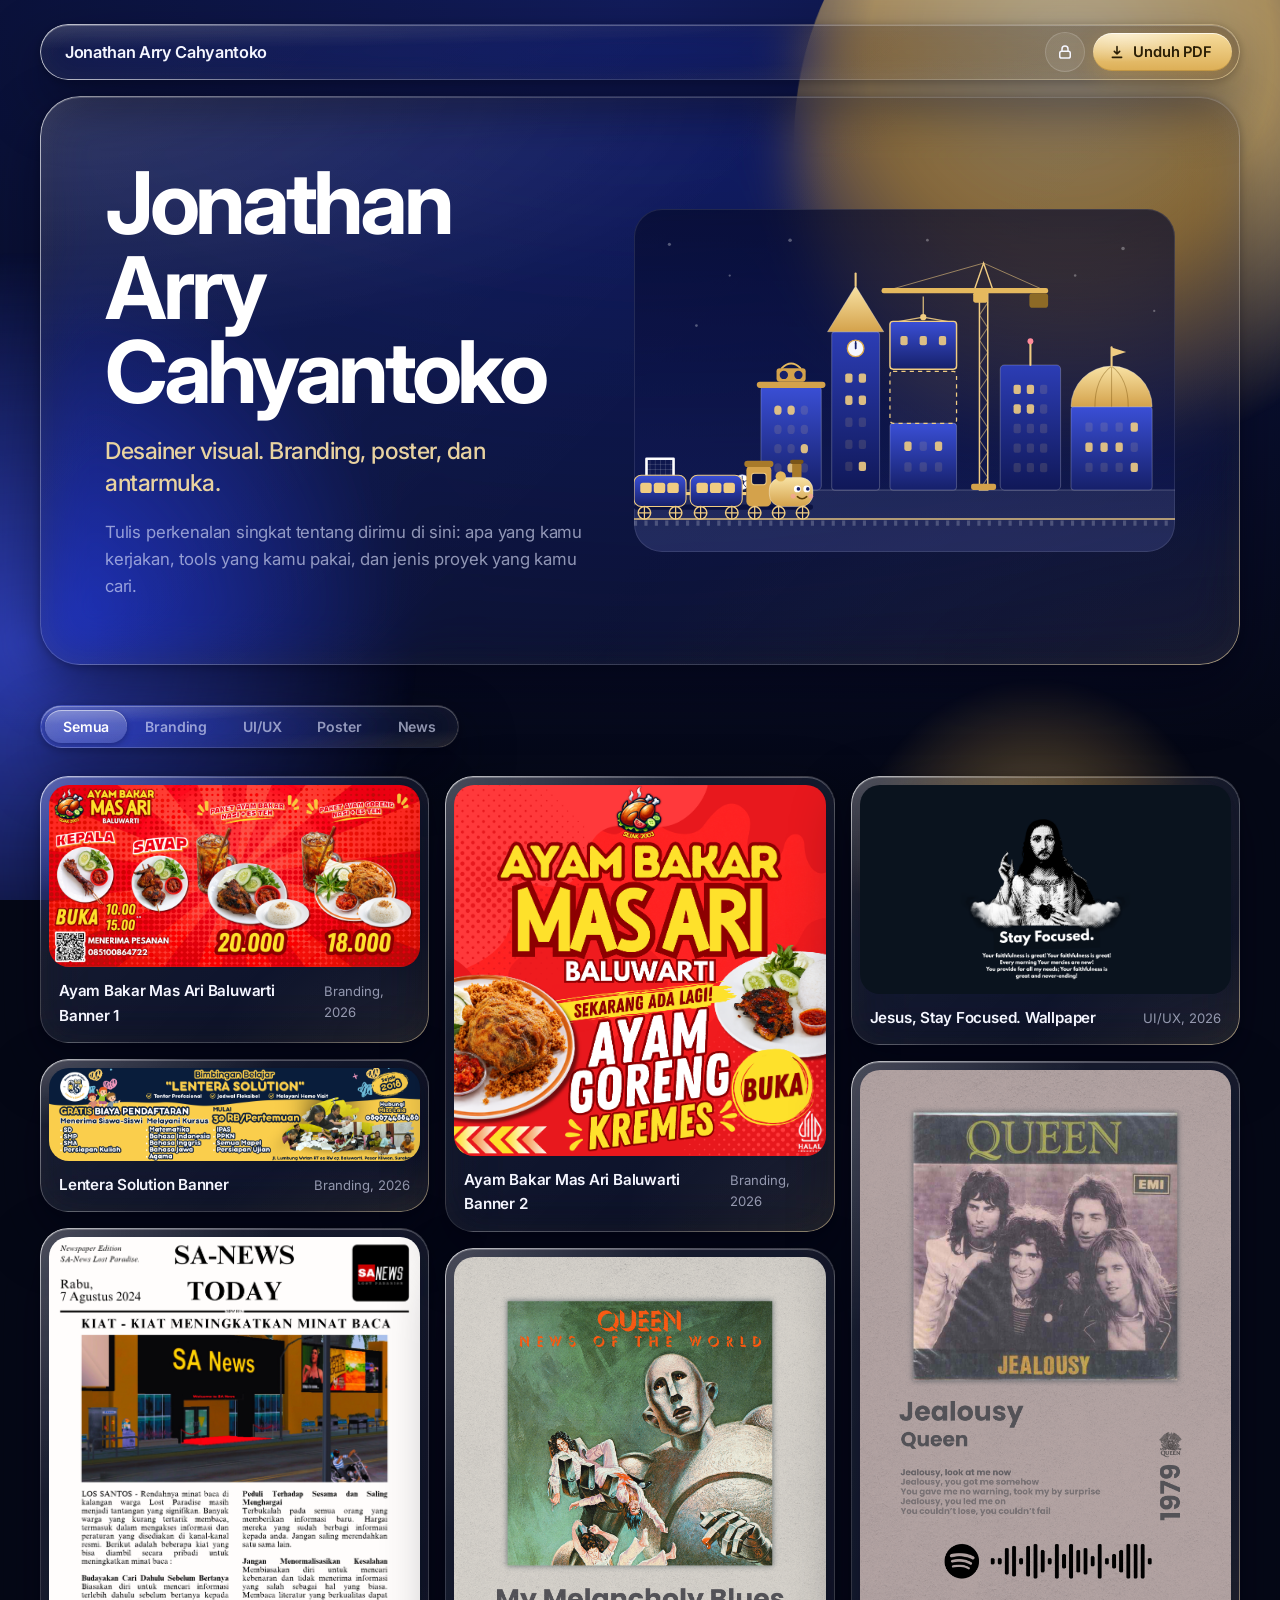
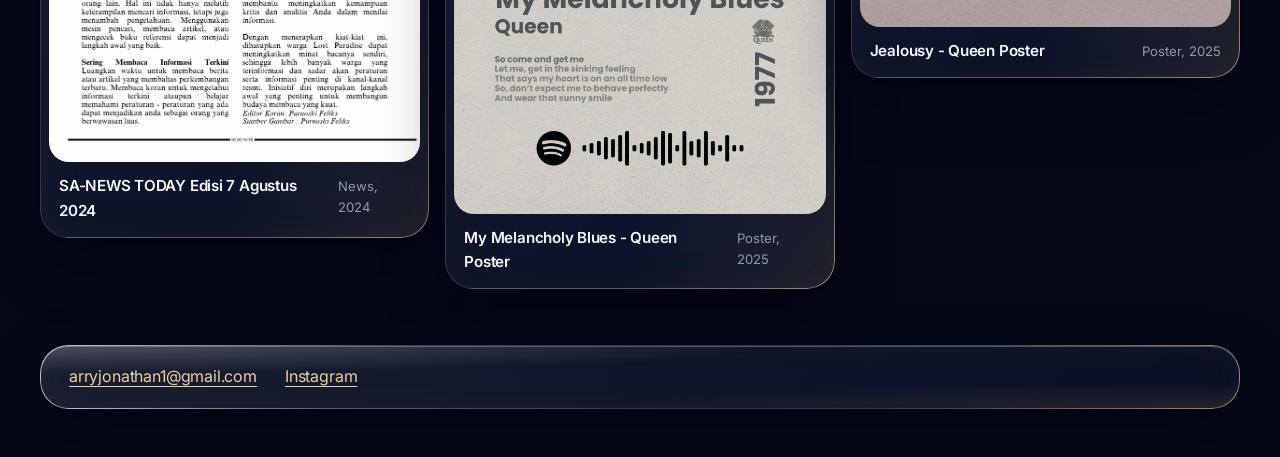
==== commit 1349653b: "Update UI 0.3" ====
--- a/index.html
+++ b/index.html
@@ -23,10 +23,15 @@
   <header class="bar wrap">
     <div class="pill glass">
       <a class="brand" id="brand" href="#">Portofolio</a>
-      <button id="pdf-btn" class="btn" type="button">
-        <svg viewBox="0 0 24 24" fill="none" stroke="currentColor" stroke-width="2.4" stroke-linecap="round" stroke-linejoin="round" aria-hidden="true"><path d="M12 4v11m0 0l-4-4m4 4l4-4M5 20h14"/></svg>
-        <span class="btn-label">Unduh PDF</span>
-      </button>
+      <div class="pill-actions">
+        <button id="admin-btn" class="icon-btn" type="button" aria-label="Masuk admin" title="Admin">
+          <svg viewBox="0 0 24 24" fill="none" stroke="currentColor" stroke-width="2" stroke-linecap="round" stroke-linejoin="round" aria-hidden="true"><rect x="5" y="11" width="14" height="9" rx="2.5"/><path d="M8 11V8a4 4 0 0 1 8 0v3"/></svg>
+        </button>
+        <button id="pdf-btn" class="btn" type="button">
+          <svg viewBox="0 0 24 24" fill="none" stroke="currentColor" stroke-width="2.4" stroke-linecap="round" stroke-linejoin="round" aria-hidden="true"><path d="M12 4v11m0 0l-4-4m4 4l4-4M5 20h14"/></svg>
+          <span class="btn-label">Unduh PDF</span>
+        </button>
+      </div>
     </div>
   </header>
 
@@ -291,6 +296,34 @@
     </button>
   </dialog>
 
+  <!-- Pintu admin: pertanyaan trivia atau passkey 6 digit (diatur di content/gate.json) -->
+  <dialog id="gate" class="gate" aria-labelledby="gate-title">
+    <div class="gate-card glass">
+      <button class="icon-btn gate-x" type="button" aria-label="Tutup">
+        <svg viewBox="0 0 24 24" fill="none" stroke="currentColor" stroke-width="2.4" stroke-linecap="round" aria-hidden="true"><path d="M6 6l12 12M18 6L6 18"/></svg>
+      </button>
+      <div class="gate-icon">
+        <svg viewBox="0 0 24 24" fill="none" stroke="currentColor" stroke-width="2" stroke-linecap="round" stroke-linejoin="round" aria-hidden="true">
+          <rect x="5" y="11" width="14" height="9" rx="2.5"/>
+          <path class="sh-closed" d="M8 11V8a4 4 0 0 1 8 0v3"/>
+          <path class="sh-open" d="M8 11V8a4 4 0 0 1 7.5-2"/>
+        </svg>
+      </div>
+      <h2 id="gate-title">Pintu admin</h2>
+      <p id="gate-q" class="gate-q"></p>
+      <form id="gate-form" class="gate-form" novalidate>
+        <input id="gate-input" class="gate-input" type="text" autocomplete="off" autocapitalize="off" spellcheck="false" aria-label="Jawaban">
+        <div id="gate-dots" class="dots" hidden>
+          <span class="dot"></span><span class="dot"></span><span class="dot"></span><span class="dot"></span><span class="dot"></span><span class="dot"></span>
+          <input id="gate-pin" class="pin-input" inputmode="numeric" pattern="[0-9]*" maxlength="6" autocomplete="off" aria-label="Passkey 6 digit">
+        </div>
+        <p id="gate-msg" class="gate-msg" role="alert"></p>
+        <button id="gate-go" class="btn gate-go" type="submit">Buka</button>
+      </form>
+    </div>
+  </dialog>
+
+  <script src="gate.js"></script>
   <script src="app.js"></script>
 </body>
-</html>+</html>
--- a/style.css
+++ b/style.css
@@ -698,6 +698,127 @@
   height: 44px;
 }
 
+/* ---------- Tombol admin + pintu berkunci ---------- */
+.pill-actions { display: flex; align-items: center; gap: 8px; flex: none; }
+
+.icon-btn {
+  display: grid;
+  place-items: center;
+  width: 40px;
+  height: 40px;
+  padding: 0;
+  border: 1px solid rgba(255, 255, 255, 0.16);
+  border-radius: 50%;
+  background: rgba(255, 255, 255, 0.08);
+  color: var(--ink);
+  cursor: pointer;
+  transition: background 0.2s;
+}
+
+.icon-btn:hover { background: rgba(255, 255, 255, 0.16); }
+.icon-btn svg { width: 18px; height: 18px; }
+
+.gate {
+  width: min(92vw, 380px);
+  max-width: none;
+  padding: 0;
+  border: 0;
+  background: transparent;
+  color: var(--ink);
+  overflow: visible;
+}
+
+.gate::backdrop {
+  background: rgba(2, 4, 18, 0.55);
+  -webkit-backdrop-filter: blur(10px);
+  backdrop-filter: blur(10px);
+}
+
+.gate-card {
+  display: grid;
+  gap: 14px;
+  justify-items: center;
+  text-align: center;
+  padding: 34px 28px 28px;
+  border-radius: var(--r-xl);
+}
+
+.gate-card h2 { margin: 0; font-size: 1.25rem; font-weight: 600; letter-spacing: -0.02em; }
+.gate-q { margin: 0; max-width: 30ch; color: var(--muted); }
+
+.gate-x { position: absolute; top: 12px; right: 12px; width: 32px; height: 32px; }
+.gate-x svg { width: 14px; height: 14px; }
+
+.gate-icon {
+  display: grid;
+  place-items: center;
+  width: 56px;
+  height: 56px;
+  border-radius: 50%;
+  color: var(--gold-ink);
+  background:
+    radial-gradient(120% 140% at 20% 0%, rgba(255, 255, 255, 0.55), rgba(255, 255, 255, 0) 55%),
+    linear-gradient(180deg, #f6dc9c, #dcae55);
+  box-shadow: inset 0 1px 0 rgba(255, 255, 255, 0.75), 0 8px 24px rgba(214, 163, 70, 0.3);
+}
+
+.gate-icon svg { width: 26px; height: 26px; }
+.gate-icon .sh-open { display: none; }
+.gate-card.open .sh-closed { display: none; }
+.gate-card.open .sh-open { display: inline; }
+
+.gate-form { display: grid; gap: 12px; width: 100%; }
+
+.gate-input {
+  width: 100%;
+  padding: 13px 16px;
+  border: 1px solid rgba(255, 255, 255, 0.18);
+  border-radius: 16px;
+  background: rgba(0, 0, 0, 0.25);
+  color: var(--ink);
+  font: 500 1rem var(--font);
+  text-align: center;
+  outline: none;
+}
+
+.gate-input:focus { border-color: var(--gold); box-shadow: 0 0 0 3px rgba(240, 204, 130, 0.25); }
+
+.gate-go { justify-content: center; width: 100%; padding: 12px 20px; }
+
+.gate-msg { min-height: 1.4em; margin: 0; font-size: 0.9rem; color: #ffb4bd; }
+
+/* Passkey 6 digit: titik-titik ala layar kunci iPhone */
+.dots { position: relative; display: flex; justify-content: center; gap: 14px; padding: 10px; }
+
+.dot {
+  width: 14px;
+  height: 14px;
+  border: 1.5px solid rgba(255, 255, 255, 0.6);
+  border-radius: 50%;
+  transition: background 0.15s, transform 0.15s, border-color 0.15s;
+}
+
+.dot.on { background: var(--gold); border-color: var(--gold); transform: scale(1.12); }
+
+.pin-input {
+  position: absolute;
+  inset: 0;
+  width: 100%;
+  height: 100%;
+  opacity: 0;
+  font-size: 16px;
+  cursor: pointer;
+}
+
+.gate-card.shake { animation: shake 0.4s; }
+
+@keyframes shake {
+  20% { transform: translateX(-9px); }
+  40% { transform: translateX(8px); }
+  60% { transform: translateX(-6px); }
+  80% { transform: translateX(4px); }
+}
+
 /* ---------- Layar kecil ---------- */
 @media (max-width: 560px) {
   .wrap { padding: 0 14px; }
@@ -727,4 +848,4 @@
 @media (prefers-reduced-motion: reduce) {
   * { transition: none !important; animation: none !important; }
   .city .win.tw { opacity: 0.6; }
-}+}
